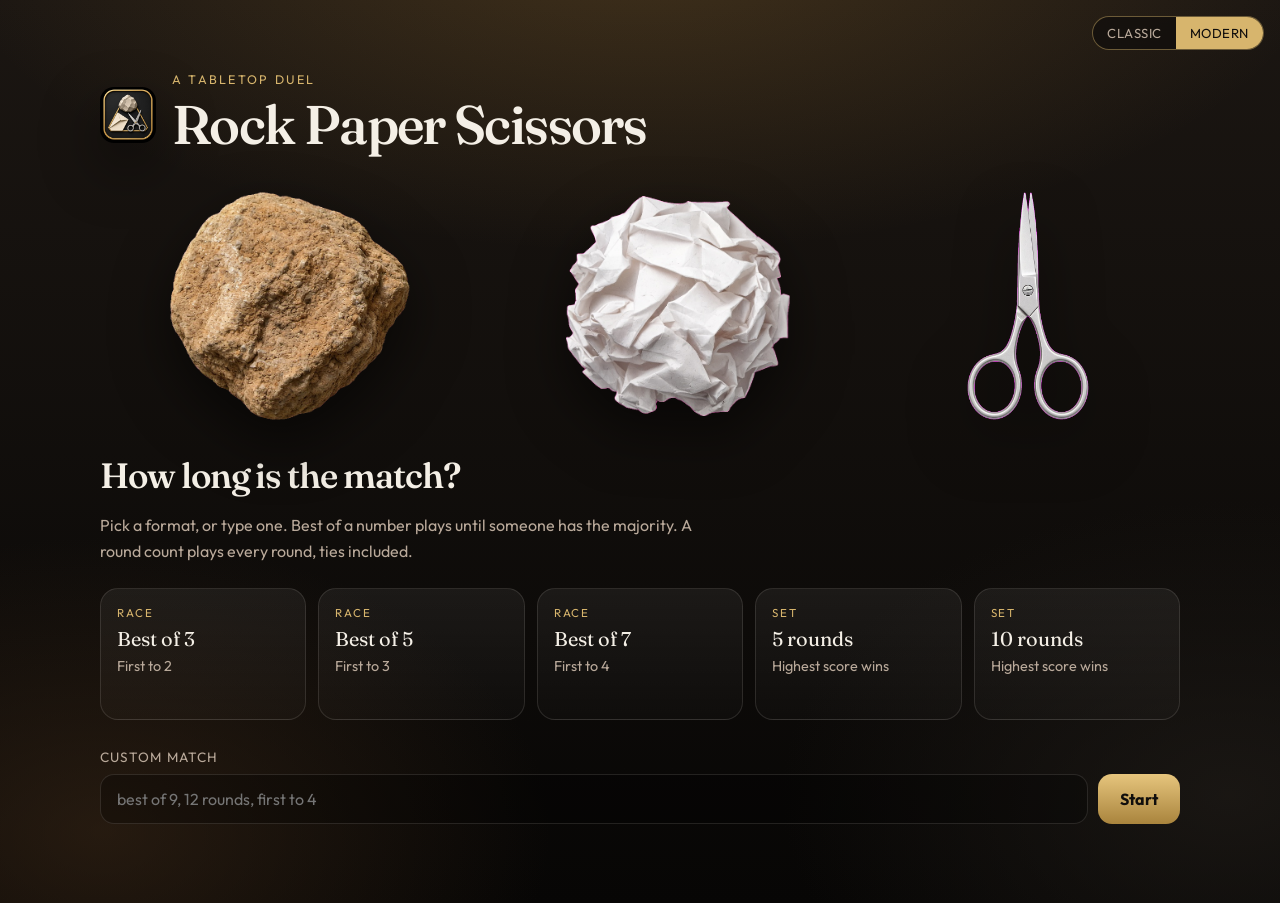
==== index.html @ 02b33745 "Add a modern game beside the classic site and publish it at the renamed GitHub Pages URL. Co-authore" ====
<!DOCTYPE html>
<html lang="en">
<head>
	<meta charset="UTF-8">
	<meta name="viewport" content="width=device-width, initial-scale=1.0">
	<meta name="description" content="Play Rock Paper Scissors in the browser. Choose best of three, a set number of rounds, or a custom match.">
	<meta name="theme-color" content="#100e0c">
	<meta property="og:title" content="Rock Paper Scissors">
	<meta property="og:description" content="A tabletop duel. Best of three, ten rounds, or whatever match you type in.">
	<meta property="og:image" content="https://moshahan.github.io/rock-paper-scissors/assets/og-image.jpg">
	<meta property="og:type" content="website">
	<title>Rock Paper Scissors</title>
	<link rel="icon" href="assets/favicon.ico" sizes="any">
	<link rel="icon" href="assets/favicon.svg" type="image/svg+xml">
	<link rel="apple-touch-icon" href="assets/apple-touch-icon.png">
	<link rel="preconnect" href="https://fonts.googleapis.com">
	<link rel="preconnect" href="https://fonts.gstatic.com" crossorigin="anonymous">
	<link href="https://fonts.googleapis.com/css2?family=Fraunces:opsz,wght@9..144,560;9..144,700&amp;family=Outfit:wght@400;500;600;700&amp;display=swap" rel="stylesheet">
	<link rel="stylesheet" href="modern.css">
</head>
<body>
	<nav class="version-switch" aria-label="Site version">
		<a href="classic.html">Classic</a>
		<a class="is-active" href="index.html" aria-current="page">Modern</a>
	</nav>

	<main class="shell">
		<header class="brand">
			<img class="brand-mark" src="assets/icon-192.png" alt="" width="192" height="192">
			<div>
				<p class="eyebrow">A tabletop duel</p>
				<h1>Rock Paper Scissors</h1>
			</div>
		</header>

		<section class="screen is-active" id="setup-screen" aria-labelledby="setup-title">
			<div class="still-life" aria-hidden="true">
				<img src="assets/rock.png" alt="" width="643" height="615">
				<img src="assets/paper.png" alt="" width="589" height="580">
				<img src="assets/scissors.png" alt="" width="488" height="873">
			</div>

			<h2 id="setup-title">How long is the match?</h2>
			<p class="lede">Pick a format, or type one. Best of a number plays until someone has the majority. A round count plays every round, ties included.</p>

			<div class="mode-grid">
				<button type="button" class="mode-card" data-spec="best of 3">
					<span class="mode-kicker">Race</span>
					<span class="mode-title">Best of 3</span>
					<span class="mode-note">First to 2</span>
				</button>
				<button type="button" class="mode-card" data-spec="best of 5">
					<span class="mode-kicker">Race</span>
					<span class="mode-title">Best of 5</span>
					<span class="mode-note">First to 3</span>
				</button>
				<button type="button" class="mode-card" data-spec="best of 7">
					<span class="mode-kicker">Race</span>
					<span class="mode-title">Best of 7</span>
					<span class="mode-note">First to 4</span>
				</button>
				<button type="button" class="mode-card" data-spec="5 rounds">
					<span class="mode-kicker">Set</span>
					<span class="mode-title">5 rounds</span>
					<span class="mode-note">Highest score wins</span>
				</button>
				<button type="button" class="mode-card" data-spec="10 rounds">
					<span class="mode-kicker">Set</span>
					<span class="mode-title">10 rounds</span>
					<span class="mode-note">Highest score wins</span>
				</button>
			</div>

			<form class="custom-match" id="custom-match">
				<label for="match-spec">Custom match</label>
				<div class="custom-row">
					<input id="match-spec" name="match-spec" type="text" maxlength="40" autocomplete="off" placeholder="best of 9, 12 rounds, first to 4">
					<button type="submit">Start</button>
				</div>
				<p class="form-hint" id="match-error" role="status"></p>
			</form>
		</section>

		<section class="screen" id="play-screen" hidden>
			<div class="scoreboard">
				<div class="score-side">
					<span class="score-label">You</span>
					<span class="score-value" id="player-score">0</span>
				</div>
				<div class="score-mid">
					<p class="match-label" id="match-label"></p>
					<p class="round-label" id="round-label"></p>
				</div>
				<div class="score-side is-cpu">
					<span class="score-label">CPU</span>
					<span class="score-value" id="computer-score">0</span>
				</div>
			</div>

			<div class="arena" aria-live="polite">
				<figure class="pedestal" id="player-pedestal">
					<div class="pedestal-art" id="player-art"></div>
					<figcaption>You</figcaption>
				</figure>
				<div class="versus" aria-hidden="true">VS</div>
				<figure class="pedestal" id="computer-pedestal">
					<div class="pedestal-art" id="computer-art"></div>
					<figcaption>Computer</figcaption>
				</figure>
			</div>

			<p class="status" id="status">Choose your move</p>
			<ol class="history" id="history" aria-label="Round history"></ol>

			<div class="choices" id="choices">
				<button type="button" class="choice" data-choice="rock" aria-label="Rock">
					<img src="assets/rock.png" alt="" width="643" height="615" draggable="false">
					<span class="choice-name">Rock</span>
					<span class="choice-key">R</span>
				</button>
				<button type="button" class="choice" data-choice="paper" aria-label="Paper">
					<img src="assets/paper.png" alt="" width="589" height="580" draggable="false">
					<span class="choice-name">Paper</span>
					<span class="choice-key">P</span>
				</button>
				<button type="button" class="choice" data-choice="scissors" aria-label="Scissors">
					<img src="assets/scissors.png" alt="" width="488" height="873" draggable="false">
					<span class="choice-name">Scissors</span>
					<span class="choice-key">S</span>
				</button>
			</div>
		</section>

		<section class="screen" id="over-screen" hidden>
			<p class="eyebrow" id="over-kicker">Match over</p>
			<h2 id="over-title">You take the table</h2>
			<p class="final-score" id="final-score">0 — 0</p>
			<p class="lede" id="over-copy"></p>
			<div class="over-actions">
				<button type="button" class="primary" id="play-again">Play again</button>
				<button type="button" class="ghost" id="new-match">New match</button>
			</div>
		</section>
	</main>

	<script src="dom.js"></script>
	<script src="modern.js"></script>
</body>
</html>
---- modern.css ----
:root {
	--bg: #100e0c;
	--bg-deep: #070605;
	--ink: #f4efe6;
	--muted: #b9a99a;
	--gold: #d7b56d;
	--gold-deep: #a9843d;
	--line: rgb(244 239 230 / 12%);
	--win: #8fd4ae;
	--lose: #e39292;
	--draw: #e0c36a;
	--shadow: 0 24px 60px rgb(0 0 0 / 45%);
	--sans: "Outfit", "Segoe UI", sans-serif;
	--serif: "Fraunces", "Times New Roman", serif;
}

*,
*::before,
*::after {
	box-sizing: border-box;
}

html,
body {
	margin: 0;
	min-height: 100%;
	overflow-x: hidden;
}

body {
	color: var(--ink);
	font-family: var(--sans);
	background:
		radial-gradient(1200px 560px at 50% -8%, rgb(167 122 52 / 28%), transparent 58%),
		radial-gradient(640px 420px at 8% 92%, rgb(62 42 24 / 55%), transparent 70%),
		radial-gradient(640px 420px at 96% 88%, rgb(32 28 24 / 70%), transparent 70%),
		linear-gradient(180deg, #1b1612 0%, var(--bg-deep) 100%);
	color-scheme: dark;
}

body::before {
	content: "";
	position: fixed;
	inset: 0;
	pointer-events: none;
	opacity: 0.16;
	background-image:
		linear-gradient(90deg, rgb(255 255 255 / 3%) 1px, transparent 1px),
		linear-gradient(rgb(255 255 255 / 3%) 1px, transparent 1px);
	background-size: 48px 48px;
	mask-image: radial-gradient(circle at center, #000 40%, transparent 88%);
}

.version-switch {
	position: fixed;
	top: 16px;
	right: 16px;
	z-index: 20;
	display: flex;
	overflow: hidden;
	border: 1px solid rgb(215 181 109 / 45%);
	border-radius: 999px;
	background: rgb(16 14 12 / 70%);
	backdrop-filter: blur(12px);
}

.version-switch a {
	color: var(--muted);
	text-decoration: none;
	padding: 8px 14px;
	font-size: 0.82rem;
	letter-spacing: 0.04em;
	text-transform: uppercase;
}

.version-switch a.is-active {
	color: var(--bg);
	background: var(--gold);
}

.shell {
	position: relative;
	width: min(1080px, calc(100% - 32px));
	margin: 0 auto;
	padding: 72px 0 48px;
}

.brand {
	display: flex;
	align-items: center;
	gap: 16px;
	margin-bottom: 28px;
}

.brand-mark {
	width: 56px;
	height: 56px;
	border-radius: 14px;
	box-shadow: var(--shadow);
}

.eyebrow {
	margin: 0 0 4px;
	color: var(--gold);
	font-size: 0.78rem;
	letter-spacing: 0.18em;
	text-transform: uppercase;
}

h1,
h2 {
	margin: 0;
	font-family: var(--serif);
	font-weight: 560;
	letter-spacing: -0.03em;
}

h1 {
	font-size: clamp(2rem, 5vw, 3.4rem);
}

h2 {
	font-size: clamp(1.6rem, 3vw, 2.2rem);
}

.lede {
	max-width: 38rem;
	color: var(--muted);
	line-height: 1.6;
}

.screen {
	display: none;
}

.screen.is-active {
	display: block;
}

.screen[hidden] {
	display: none !important;
}

.still-life {
	display: grid;
	grid-template-columns: 1fr 1fr 0.8fr;
	align-items: end;
	gap: 8px;
	margin: 8px 0 28px;
	min-height: 210px;
	filter: drop-shadow(0 22px 28px rgb(0 0 0 / 55%));
}

.still-life img {
	width: 100%;
	height: auto;
	max-height: 240px;
	object-fit: contain;
	user-select: none;
}

.mode-grid {
	display: grid;
	grid-template-columns: repeat(5, minmax(0, 1fr));
	gap: 12px;
	margin: 24px 0 28px;
}

.mode-card,
.custom-row button,
.primary,
.ghost {
	font: inherit;
	cursor: pointer;
}

.mode-card {
	display: flex;
	flex-direction: column;
	gap: 6px;
	min-height: 132px;
	padding: 16px;
	color: var(--ink);
	text-align: left;
	background: linear-gradient(180deg, rgb(255 255 255 / 6%), rgb(255 255 255 / 2%));
	border: 1px solid var(--line);
	border-radius: 18px;
	transition: transform 0.2s ease, border-color 0.2s ease, background 0.2s ease;
}

.mode-card:hover,
.mode-card:focus-visible {
	transform: translateY(-3px);
	border-color: rgb(215 181 109 / 70%);
	background: linear-gradient(180deg, rgb(215 181 109 / 16%), rgb(255 255 255 / 3%));
}

.mode-kicker {
	color: var(--gold);
	font-size: 0.72rem;
	letter-spacing: 0.16em;
	text-transform: uppercase;
}

.mode-title {
	font-family: var(--serif);
	font-size: 1.25rem;
}

.mode-note {
	color: var(--muted);
	font-size: 0.9rem;
}

.custom-match label {
	display: block;
	margin-bottom: 8px;
	font-size: 0.85rem;
	letter-spacing: 0.08em;
	text-transform: uppercase;
	color: var(--muted);
}

.custom-row {
	display: flex;
	gap: 10px;
}

.custom-row input {
	flex: 1;
	min-width: 0;
	padding: 14px 16px;
	color: var(--ink);
	font: inherit;
	background: rgb(0 0 0 / 28%);
	border: 1px solid var(--line);
	border-radius: 14px;
	outline: none;
}

.custom-row button,
.primary {
	padding: 14px 22px;
	color: var(--bg);
	font-weight: 700;
	background: linear-gradient(180deg, #e6c57d, var(--gold-deep));
	border: none;
	border-radius: 14px;
}

.form-hint {
	min-height: 1.4em;
	margin: 10px 0 0;
	color: var(--lose);
	font-size: 0.92rem;
}

.scoreboard {
	display: grid;
	grid-template-columns: 1fr auto 1fr;
	align-items: center;
	gap: 16px;
	padding: 18px 22px;
	background: rgb(0 0 0 / 28%);
	border: 1px solid var(--line);
	border-radius: 24px;
}

.score-side {
	display: flex;
	flex-direction: column;
}

.score-side.is-cpu {
	text-align: right;
}

.score-label {
	color: var(--muted);
	letter-spacing: 0.14em;
	text-transform: uppercase;
	font-size: 0.75rem;
}

.score-value {
	font-family: var(--serif);
	font-size: clamp(2.4rem, 6vw, 4rem);
	line-height: 1;
}

.score-mid {
	text-align: center;
}

.match-label,
.round-label {
	margin: 0;
}

.round-label {
	color: var(--muted);
	font-size: 0.92rem;
}

.arena {
	display: grid;
	grid-template-columns: 1fr auto 1fr;
	align-items: center;
	gap: 16px;
	margin: 28px 0 18px;
}

.pedestal {
	margin: 0;
	padding: 18px 12px 12px;
	text-align: center;
	background: linear-gradient(180deg, rgb(255 255 255 / 5%), rgb(0 0 0 / 20%));
	border: 1px solid var(--line);
	border-radius: 28px;
	min-height: 250px;
}

.pedestal-art {
	display: grid;
	place-items: center;
	min-height: 190px;
}

.pedestal-art img {
	width: min(100%, 220px);
	height: 180px;
	object-fit: contain;
	filter: drop-shadow(0 18px 16px rgb(0 0 0 / 50%));
}

.pedestal-art .waiting {
	color: var(--muted);
	font-family: var(--serif);
	font-size: 4rem;
	opacity: 0.55;
}

.pedestal figcaption {
	color: var(--muted);
	letter-spacing: 0.12em;
	text-transform: uppercase;
	font-size: 0.75rem;
}

.versus {
	font-family: var(--serif);
	font-size: 1.4rem;
	color: var(--gold);
}

.status {
	min-height: 1.6em;
	margin: 0 0 12px;
	text-align: center;
	font-size: 1.15rem;
}

.status.is-win {
	color: var(--win);
}

.status.is-lose {
	color: var(--lose);
}

.status.is-draw {
	color: var(--draw);
}

.history {
	display: flex;
	justify-content: center;
	flex-wrap: wrap;
	gap: 8px;
	min-height: 2rem;
	margin: 0 0 18px;
	padding: 0;
	list-style: none;
}

.history li {
	padding: 4px 8px;
	border: 1px solid var(--line);
	border-radius: 999px;
	color: var(--muted);
	font-size: 0.78rem;
	letter-spacing: 0.04em;
	text-transform: uppercase;
}

.choices {
	display: grid;
	grid-template-columns: repeat(3, minmax(0, 1fr));
	align-items: end;
	gap: 8px;
}

.choice {
	position: relative;
	display: flex;
	flex-direction: column;
	align-items: center;
	gap: 8px;
	padding: 8px;
	color: inherit;
	background: transparent;
	border: 0;
	cursor: default;
}

.choice img {
	width: min(100%, 240px);
	height: auto;
	max-height: 230px;
	object-fit: contain;
	filter: drop-shadow(0 16px 18px rgb(0 0 0 / 45%));
	transition: transform 0.2s ease, filter 0.2s ease;
	user-select: none;
}

.choice.is-hot {
	cursor: pointer;
}

.choice.is-hot img,
.choice:focus-visible img {
	transform: translateY(-8px) scale(1.04);
	filter: drop-shadow(0 24px 24px rgb(215 181 109 / 28%));
}

.choice.is-disabled {
	opacity: 0.45;
	pointer-events: none;
}

.choice-name {
	font-family: var(--serif);
	font-size: 1.15rem;
}

.choice-key {
	position: absolute;
	top: 8px;
	right: 18px;
	width: 22px;
	height: 22px;
	border: 1px solid var(--line);
	border-radius: 6px;
	color: var(--muted);
	font-size: 0.7rem;
	line-height: 20px;
}

#over-screen {
	text-align: center;
}

#over-screen.is-active {
	padding: 48px 16px;
}

.final-score {
	margin: 12px 0 8px;
	font-family: var(--serif);
	font-size: clamp(2.8rem, 8vw, 5rem);
}

.over-actions {
	display: flex;
	justify-content: center;
	flex-wrap: wrap;
	gap: 12px;
	margin-top: 24px;
}

.ghost {
	padding: 14px 22px;
	color: var(--ink);
	background: transparent;
	border: 1px solid var(--line);
	border-radius: 14px;
}

.pedestal.is-win {
	border-color: rgb(143 212 174 / 55%);
	box-shadow: 0 0 40px rgb(143 212 174 / 18%);
}

.pedestal.is-lose {
	opacity: 0.72;
}

.custom-row input:focus-visible,
.mode-card:focus-visible,
.choice:focus-visible,
.primary:focus-visible,
.ghost:focus-visible,
.version-switch a:focus-visible {
	outline: 2px solid var(--gold);
	outline-offset: 3px;
}

@media (width <= 900px) {
	.mode-grid {
		grid-template-columns: repeat(2, minmax(0, 1fr));
	}

	.mode-grid .mode-card:last-child {
		grid-column: 1 / -1;
	}
}

@media (width <= 720px) {
	.shell {
		padding-top: 84px;
	}

	.still-life {
		grid-template-columns: repeat(3, minmax(0, 1fr));
		min-height: 140px;
	}

	.arena,
	.scoreboard {
		grid-template-columns: 1fr;
		text-align: center;
	}

	.score-side,
	.score-side.is-cpu {
		text-align: center;
	}

	.versus {
		padding: 4px 0;
	}

	.pedestal {
		min-height: 0;
		padding: 10px;
	}

	.pedestal-art {
		min-height: 96px;
	}

	.pedestal-art img {
		height: 88px;
	}

	.choice img {
		max-height: 140px;
	}

	.choice-key {
		display: none;
	}

	body[data-screen="play"] .brand,
	body[data-screen="over"] .brand {
		margin-bottom: 12px;
	}

	body[data-screen="play"] h1,
	body[data-screen="over"] h1 {
		font-size: 1.6rem;
	}
}

@media (prefers-reduced-motion: reduce) {
	*,
	*::before,
	*::after {
		scroll-behavior: auto !important;
		transition: none !important;
		animation: none !important;
	}
}
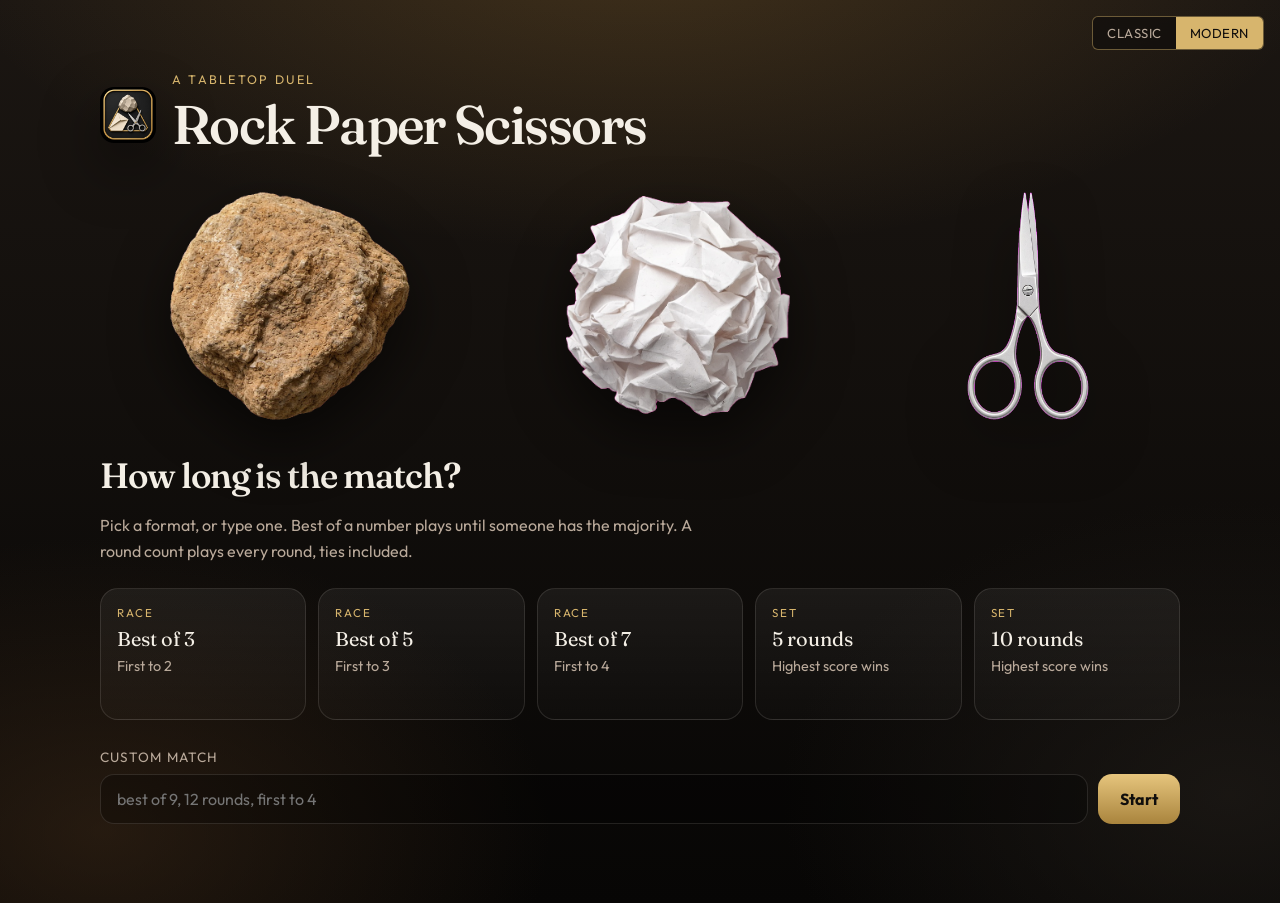
==== commit 085b0989: "Move styles and scripts into folders and make the modern game work on phones. The Pages workflow fol" ====
--- a/index.html
+++ b/index.html
@@ -2,7 +2,7 @@
 <html lang="en">
 <head>
 	<meta charset="UTF-8">
-	<meta name="viewport" content="width=device-width, initial-scale=1.0">
+	<meta name="viewport" content="width=device-width, initial-scale=1, viewport-fit=cover">
 	<meta name="description" content="Play Rock Paper Scissors in the browser. Choose best of three, a set number of rounds, or a custom match.">
 	<meta name="theme-color" content="#100e0c">
 	<meta property="og:title" content="Rock Paper Scissors">
@@ -10,13 +10,14 @@
 	<meta property="og:image" content="https://moshahan.github.io/rock-paper-scissors/assets/og-image.jpg">
 	<meta property="og:type" content="website">
 	<title>Rock Paper Scissors</title>
-	<link rel="icon" href="assets/favicon.ico" sizes="any">
 	<link rel="icon" href="assets/favicon.svg" type="image/svg+xml">
+	<link rel="icon" href="assets/favicon-32.png" type="image/png" sizes="32x32">
+	<link rel="icon" href="favicon.ico" sizes="48x48">
 	<link rel="apple-touch-icon" href="assets/apple-touch-icon.png">
 	<link rel="preconnect" href="https://fonts.googleapis.com">
 	<link rel="preconnect" href="https://fonts.gstatic.com" crossorigin="anonymous">
 	<link href="https://fonts.googleapis.com/css2?family=Fraunces:opsz,wght@9..144,560;9..144,700&amp;family=Outfit:wght@400;500;600;700&amp;display=swap" rel="stylesheet">
-	<link rel="stylesheet" href="modern.css">
+	<link rel="stylesheet" href="css/modern.css">
 </head>
 <body>
 	<nav class="version-switch" aria-label="Site version">
@@ -134,7 +135,7 @@
 		<section class="screen" id="over-screen" hidden>
 			<p class="eyebrow" id="over-kicker">Match over</p>
 			<h2 id="over-title">You take the table</h2>
-			<p class="final-score" id="final-score">0 — 0</p>
+			<p class="final-score" id="final-score">0 - 0</p>
 			<p class="lede" id="over-copy"></p>
 			<div class="over-actions">
 				<button type="button" class="primary" id="play-again">Play again</button>
@@ -143,7 +144,7 @@
 		</section>
 	</main>
 
-	<script src="dom.js"></script>
-	<script src="modern.js"></script>
+	<script src="js/dom.js"></script>
+	<script src="js/modern.js"></script>
 </body>
 </html>
--- a/css/modern.css
+++ b/css/modern.css
@@ -0,0 +1,848 @@
+:root {
+	--bg: #100e0c;
+	--bg-deep: #070605;
+	--ink: #f4efe6;
+	--muted: #b9a99a;
+	--gold: #d7b56d;
+	--gold-deep: #a9843d;
+	--line: rgb(244 239 230 / 12%);
+	--win: #8fd4ae;
+	--lose: #e39292;
+	--draw: #e0c36a;
+	--shadow: 0 24px 60px rgb(0 0 0 / 45%);
+	--sans: "Outfit", "Segoe UI", sans-serif;
+	--serif: "Fraunces", "Times New Roman", serif;
+}
+
+*,
+*::before,
+*::after {
+	box-sizing: border-box;
+}
+
+html,
+body {
+	margin: 0;
+	min-height: 100%;
+	min-height: 100dvh;
+	overflow-x: hidden;
+	/* stylelint-disable-next-line property-no-vendor-prefix */
+	-webkit-text-size-adjust: 100%;
+	text-size-adjust: 100%;
+}
+
+body {
+	color: var(--ink);
+	font-family: var(--sans);
+	padding-left: env(safe-area-inset-left);
+	padding-right: env(safe-area-inset-right);
+	background:
+		radial-gradient(1200px 560px at 50% -8%, rgb(167 122 52 / 28%), transparent 58%),
+		radial-gradient(640px 420px at 8% 92%, rgb(62 42 24 / 55%), transparent 70%),
+		radial-gradient(640px 420px at 96% 88%, rgb(32 28 24 / 70%), transparent 70%),
+		linear-gradient(180deg, #1b1612 0%, var(--bg-deep) 100%);
+	color-scheme: dark;
+}
+
+body::before {
+	content: "";
+	position: fixed;
+	inset: 0;
+	pointer-events: none;
+	opacity: 0.16;
+	background-image:
+		linear-gradient(90deg, rgb(255 255 255 / 3%) 1px, transparent 1px),
+		linear-gradient(rgb(255 255 255 / 3%) 1px, transparent 1px);
+	background-size: 48px 48px;
+	mask-image: radial-gradient(circle at center, #000 40%, transparent 88%);
+}
+
+.version-switch {
+	position: fixed;
+	top: 16px;
+	right: 16px;
+	z-index: 20;
+	display: flex;
+	overflow: hidden;
+	border: 1px solid rgb(215 181 109 / 45%);
+	border-radius: 6px;
+	background: rgb(16 14 12 / 70%);
+	backdrop-filter: blur(12px);
+}
+
+.version-switch a {
+	color: var(--muted);
+	text-decoration: none;
+	padding: 8px 14px;
+	font-size: 0.82rem;
+	letter-spacing: 0.04em;
+	text-transform: uppercase;
+}
+
+.version-switch a.is-active {
+	color: var(--bg);
+	background: var(--gold);
+}
+
+.shell {
+	position: relative;
+	width: min(1080px, calc(100% - 32px));
+	margin: 0 auto;
+	padding: 72px 0 48px;
+}
+
+.brand {
+	display: flex;
+	align-items: center;
+	gap: 16px;
+	margin-bottom: 28px;
+}
+
+.brand-mark {
+	width: 56px;
+	height: 56px;
+	border-radius: 14px;
+	box-shadow: var(--shadow);
+}
+
+.eyebrow {
+	margin: 0 0 4px;
+	color: var(--gold);
+	font-size: 0.78rem;
+	letter-spacing: 0.18em;
+	text-transform: uppercase;
+}
+
+h1,
+h2 {
+	margin: 0;
+	font-family: var(--serif);
+	font-weight: 560;
+	letter-spacing: -0.03em;
+}
+
+h1 {
+	font-size: clamp(2rem, 5vw, 3.4rem);
+}
+
+h2 {
+	font-size: clamp(1.6rem, 3vw, 2.2rem);
+}
+
+.lede {
+	max-width: 38rem;
+	color: var(--muted);
+	line-height: 1.6;
+}
+
+.screen {
+	display: none;
+}
+
+.screen.is-active {
+	display: block;
+}
+
+.screen[hidden] {
+	display: none !important;
+}
+
+.still-life {
+	display: grid;
+	grid-template-columns: 1fr 1fr 0.8fr;
+	align-items: end;
+	gap: 8px;
+	margin: 8px 0 28px;
+	min-height: 210px;
+	filter: drop-shadow(0 22px 28px rgb(0 0 0 / 55%));
+}
+
+.still-life img {
+	width: 100%;
+	height: auto;
+	max-height: 240px;
+	object-fit: contain;
+	user-select: none;
+}
+
+.mode-grid {
+	display: grid;
+	grid-template-columns: repeat(5, minmax(0, 1fr));
+	gap: 12px;
+	margin: 24px 0 28px;
+}
+
+.mode-card,
+.custom-row button,
+.primary,
+.ghost {
+	font: inherit;
+	cursor: pointer;
+	touch-action: manipulation;
+}
+
+.mode-card {
+	display: flex;
+	flex-direction: column;
+	gap: 6px;
+	min-height: 132px;
+	padding: 16px;
+	color: var(--ink);
+	text-align: left;
+	background: linear-gradient(180deg, rgb(255 255 255 / 6%), rgb(255 255 255 / 2%));
+	border: 1px solid var(--line);
+	border-radius: 18px;
+	transition: transform 0.2s ease, border-color 0.2s ease, background 0.2s ease;
+}
+
+.mode-card:focus-visible {
+	transform: translateY(-3px);
+	border-color: rgb(215 181 109 / 70%);
+	background: linear-gradient(180deg, rgb(215 181 109 / 16%), rgb(255 255 255 / 3%));
+}
+
+@media (hover: hover) {
+	.mode-card:hover {
+		transform: translateY(-3px);
+		border-color: rgb(215 181 109 / 70%);
+		background: linear-gradient(180deg, rgb(215 181 109 / 16%), rgb(255 255 255 / 3%));
+	}
+}
+
+.mode-kicker {
+	color: var(--gold);
+	font-size: 0.72rem;
+	letter-spacing: 0.16em;
+	text-transform: uppercase;
+}
+
+.mode-title {
+	font-family: var(--serif);
+	font-size: 1.25rem;
+}
+
+.mode-note {
+	color: var(--muted);
+	font-size: 0.9rem;
+}
+
+.custom-match label {
+	display: block;
+	margin-bottom: 8px;
+	font-size: 0.85rem;
+	letter-spacing: 0.08em;
+	text-transform: uppercase;
+	color: var(--muted);
+}
+
+.custom-row {
+	display: flex;
+	gap: 10px;
+}
+
+.custom-row input {
+	flex: 1;
+	min-width: 0;
+	padding: 14px 16px;
+	color: var(--ink);
+	font: inherit;
+	background: rgb(0 0 0 / 28%);
+	border: 1px solid var(--line);
+	border-radius: 14px;
+	outline: none;
+}
+
+.custom-row button,
+.primary {
+	padding: 14px 22px;
+	color: var(--bg);
+	font-weight: 700;
+	background: linear-gradient(180deg, #e6c57d, var(--gold-deep));
+	border: none;
+	border-radius: 14px;
+}
+
+.form-hint {
+	min-height: 1.4em;
+	margin: 10px 0 0;
+	color: var(--lose);
+	font-size: 0.92rem;
+}
+
+.scoreboard {
+	display: grid;
+	grid-template-columns: 1fr auto 1fr;
+	align-items: center;
+	gap: 16px;
+	padding: 18px 22px;
+	background: rgb(0 0 0 / 28%);
+	border: 1px solid var(--line);
+	border-radius: 24px;
+}
+
+.score-side {
+	display: flex;
+	flex-direction: column;
+}
+
+.score-side.is-cpu {
+	text-align: right;
+}
+
+.score-label {
+	color: var(--muted);
+	letter-spacing: 0.14em;
+	text-transform: uppercase;
+	font-size: 0.75rem;
+}
+
+.score-value {
+	font-family: var(--serif);
+	font-size: clamp(2.4rem, 6vw, 4rem);
+	line-height: 1;
+}
+
+.score-mid {
+	text-align: center;
+}
+
+.match-label,
+.round-label {
+	margin: 0;
+}
+
+.round-label {
+	color: var(--muted);
+	font-size: 0.92rem;
+}
+
+.arena {
+	display: grid;
+	grid-template-columns: 1fr auto 1fr;
+	align-items: center;
+	gap: 16px;
+	margin: 28px 0 18px;
+}
+
+.pedestal {
+	margin: 0;
+	padding: 18px 12px 12px;
+	text-align: center;
+	background: linear-gradient(180deg, rgb(255 255 255 / 5%), rgb(0 0 0 / 20%));
+	border: 1px solid var(--line);
+	border-radius: 28px;
+	min-height: 250px;
+}
+
+.pedestal-art {
+	display: grid;
+	place-items: center;
+	min-height: 190px;
+}
+
+.pedestal-art img {
+	width: min(100%, 220px);
+	height: 180px;
+	object-fit: contain;
+	filter: drop-shadow(0 18px 16px rgb(0 0 0 / 50%));
+}
+
+.pedestal-art .waiting {
+	color: var(--muted);
+	font-family: var(--serif);
+	font-size: 4rem;
+	opacity: 0.55;
+}
+
+.pedestal figcaption {
+	color: var(--muted);
+	letter-spacing: 0.12em;
+	text-transform: uppercase;
+	font-size: 0.75rem;
+}
+
+.versus {
+	font-family: var(--serif);
+	font-size: 1.4rem;
+	color: var(--gold);
+}
+
+.status {
+	min-height: 1.6em;
+	margin: 0 0 12px;
+	text-align: center;
+	font-size: 1.15rem;
+}
+
+.status.is-win {
+	color: var(--win);
+}
+
+.status.is-lose {
+	color: var(--lose);
+}
+
+.status.is-draw {
+	color: var(--draw);
+}
+
+.history {
+	display: flex;
+	justify-content: center;
+	flex-wrap: wrap;
+	gap: 8px;
+	min-height: 2rem;
+	margin: 0 0 18px;
+	padding: 0;
+	list-style: none;
+}
+
+.history li {
+	padding: 4px 8px;
+	border: 1px solid var(--line);
+	border-radius: 999px;
+	color: var(--muted);
+	font-size: 0.78rem;
+	letter-spacing: 0.04em;
+	text-transform: uppercase;
+}
+
+.choices {
+	display: grid;
+	grid-template-columns: repeat(3, minmax(0, 1fr));
+	align-items: end;
+	gap: 8px;
+}
+
+.choice {
+	position: relative;
+	display: flex;
+	flex-direction: column;
+	align-items: center;
+	gap: 8px;
+	padding: 8px;
+	color: inherit;
+	background: transparent;
+	border: 0;
+	cursor: default;
+	touch-action: manipulation;
+	-webkit-tap-highlight-color: transparent;
+}
+
+.choice img {
+	width: min(100%, 240px);
+	height: auto;
+	max-height: 230px;
+	object-fit: contain;
+	filter: drop-shadow(0 16px 18px rgb(0 0 0 / 45%));
+	transition: transform 0.2s ease, filter 0.2s ease;
+	user-select: none;
+}
+
+.choice.is-hot {
+	cursor: pointer;
+}
+
+.choice.is-hot img,
+.choice:focus-visible img {
+	transform: translateY(-8px) scale(1.04);
+	filter: drop-shadow(0 24px 24px rgb(215 181 109 / 28%));
+}
+
+.choice.is-disabled {
+	opacity: 0.45;
+	pointer-events: none;
+}
+
+.choice-name {
+	font-family: var(--serif);
+	font-size: 1.15rem;
+}
+
+.choice-key {
+	position: absolute;
+	top: 8px;
+	right: 18px;
+	width: 22px;
+	height: 22px;
+	border: 1px solid var(--line);
+	border-radius: 6px;
+	color: var(--muted);
+	font-size: 0.7rem;
+	line-height: 20px;
+}
+
+#over-screen {
+	text-align: center;
+}
+
+#over-screen.is-active {
+	padding: 48px 16px;
+}
+
+.final-score {
+	margin: 12px 0 8px;
+	font-family: var(--serif);
+	font-size: clamp(2.8rem, 8vw, 5rem);
+}
+
+.over-actions {
+	display: flex;
+	justify-content: center;
+	flex-wrap: wrap;
+	gap: 12px;
+	margin-top: 24px;
+}
+
+.ghost {
+	padding: 14px 22px;
+	color: var(--ink);
+	background: transparent;
+	border: 1px solid var(--line);
+	border-radius: 14px;
+}
+
+.pedestal.is-win {
+	border-color: rgb(143 212 174 / 55%);
+	box-shadow: 0 0 40px rgb(143 212 174 / 18%);
+}
+
+.pedestal.is-lose {
+	opacity: 0.72;
+}
+
+.custom-row input:focus-visible,
+.mode-card:focus-visible,
+.choice:focus-visible,
+.primary:focus-visible,
+.ghost:focus-visible,
+.version-switch a:focus-visible {
+	outline: 2px solid var(--gold);
+	outline-offset: 3px;
+}
+
+@media (width <= 900px) {
+	.shell {
+		width: min(1080px, calc(100% - 24px));
+		padding: 64px 0 32px;
+	}
+
+	.mode-grid {
+		grid-template-columns: repeat(2, minmax(0, 1fr));
+	}
+
+	.mode-grid .mode-card:last-child {
+		grid-column: 1 / -1;
+	}
+
+	.still-life {
+		min-height: 160px;
+	}
+
+	.still-life img {
+		max-height: 180px;
+	}
+}
+
+@media (width <= 720px) {
+	.version-switch {
+		top: max(10px, env(safe-area-inset-top));
+		right: max(10px, env(safe-area-inset-right));
+	}
+
+	.version-switch a {
+		padding: 8px 10px;
+		font-size: 0.72rem;
+	}
+
+	.shell {
+		width: min(1080px, calc(100% - 20px));
+		padding: calc(56px + env(safe-area-inset-top)) 0 calc(28px + env(safe-area-inset-bottom));
+	}
+
+	.brand {
+		gap: 12px;
+		margin-bottom: 16px;
+		padding-right: 7.5rem;
+	}
+
+	.brand-mark {
+		width: 44px;
+		height: 44px;
+		border-radius: 10px;
+	}
+
+	.eyebrow {
+		font-size: 0.68rem;
+		letter-spacing: 0.12em;
+	}
+
+	h1 {
+		font-size: clamp(1.45rem, 7vw, 2rem);
+	}
+
+	h2 {
+		font-size: 1.35rem;
+	}
+
+	.lede {
+		font-size: 0.95rem;
+	}
+
+	.still-life {
+		min-height: 0;
+		margin: 4px 0 16px;
+	}
+
+	.still-life img {
+		max-height: 110px;
+	}
+
+	.mode-grid {
+		gap: 8px;
+		margin: 16px 0 20px;
+	}
+
+	.mode-card {
+		min-height: 0;
+		padding: 12px;
+		border-radius: 14px;
+	}
+
+	.mode-title {
+		font-size: 1.05rem;
+	}
+
+	.custom-row {
+		flex-direction: column;
+	}
+
+	.custom-row input,
+	.custom-row button,
+	.primary,
+	.ghost {
+		width: 100%;
+		font-size: 16px;
+	}
+
+	.scoreboard {
+		grid-template-columns: minmax(0, 1fr) auto minmax(0, 1fr);
+		gap: 8px;
+		padding: 10px 12px;
+		border-radius: 16px;
+	}
+
+	.score-value {
+		font-size: clamp(1.6rem, 8vw, 2.2rem);
+	}
+
+	.match-label,
+	.round-label {
+		font-size: 0.78rem;
+		overflow-wrap: anywhere;
+	}
+
+	.arena {
+		grid-template-columns: minmax(0, 1fr) auto minmax(0, 1fr);
+		gap: 8px;
+		margin: 14px 0 10px;
+	}
+
+	.pedestal {
+		min-height: 0;
+		padding: 8px 6px;
+		border-radius: 16px;
+	}
+
+	.pedestal-art {
+		min-height: 84px;
+	}
+
+	.pedestal-art img {
+		width: min(100%, 120px);
+		height: 80px;
+	}
+
+	.pedestal-art .waiting {
+		font-size: 2.4rem;
+	}
+
+	.versus {
+		padding: 0;
+		font-size: 1rem;
+	}
+
+	.status {
+		font-size: 1rem;
+		margin-bottom: 8px;
+	}
+
+	.history {
+		min-height: 0;
+		margin-bottom: 10px;
+	}
+
+	.choices {
+		gap: 4px;
+	}
+
+	.choice {
+		padding: 4px;
+	}
+
+	.choice img {
+		max-height: 120px;
+	}
+
+	.choice-name {
+		font-size: 0.95rem;
+	}
+
+	.choice-key {
+		display: none;
+	}
+
+	#over-screen.is-active {
+		padding: 24px 8px;
+	}
+
+	.over-actions {
+		flex-direction: column;
+	}
+
+	body[data-screen="play"] .brand {
+		display: none;
+	}
+
+	body[data-screen="over"] .brand {
+		margin-bottom: 12px;
+		padding-right: 7.5rem;
+	}
+
+	body[data-screen="over"] h1 {
+		font-size: 1.45rem;
+	}
+
+	.score-mid {
+		min-width: 0;
+	}
+}
+
+@media (width <= 420px) {
+	.still-life {
+		display: none;
+	}
+
+	.mode-note {
+		font-size: 0.8rem;
+	}
+
+	.choice img {
+		max-height: 96px;
+	}
+
+	.score-label {
+		font-size: 0.68rem;
+	}
+}
+
+@media (width <= 1100px) and (height <= 540px) {
+	.still-life {
+		display: none;
+	}
+
+	.version-switch {
+		top: max(8px, env(safe-area-inset-top));
+		right: max(10px, env(safe-area-inset-right));
+	}
+
+	.version-switch a {
+		padding: 6px 10px;
+		font-size: 0.72rem;
+	}
+
+	.shell {
+		padding: calc(44px + env(safe-area-inset-top)) 0 calc(12px + env(safe-area-inset-bottom));
+	}
+
+	.brand {
+		margin-bottom: 8px;
+		padding-right: 8rem;
+	}
+
+	body[data-screen="play"] .brand {
+		display: none;
+	}
+
+	.scoreboard {
+		padding: 6px 12px;
+		gap: 8px;
+	}
+
+	.score-value {
+		font-size: 1.6rem;
+	}
+
+	.arena {
+		margin: 6px 0 4px;
+		gap: 8px;
+	}
+
+	.pedestal {
+		min-height: 0;
+		padding: 4px;
+	}
+
+	.pedestal-art {
+		min-height: 40px;
+	}
+
+	.pedestal-art img {
+		height: 44px;
+	}
+
+	.status {
+		font-size: 0.95rem;
+		margin-bottom: 4px;
+	}
+
+	.choice-key {
+		display: none;
+	}
+
+	.choice {
+		padding: 0;
+		gap: 4px;
+	}
+
+	.choice img {
+		max-height: 56px;
+	}
+
+	.choice-name {
+		font-size: 0.85rem;
+	}
+
+	.history {
+		min-height: 0;
+		margin-bottom: 4px;
+	}
+
+	#over-screen.is-active {
+		padding: 8px;
+	}
+
+	.over-actions {
+		flex-flow: row wrap;
+	}
+}
+
+@media (prefers-reduced-motion: reduce) {
+	*,
+	*::before,
+	*::after {
+		scroll-behavior: auto !important;
+		transition: none !important;
+		animation: none !important;
+	}
+}
